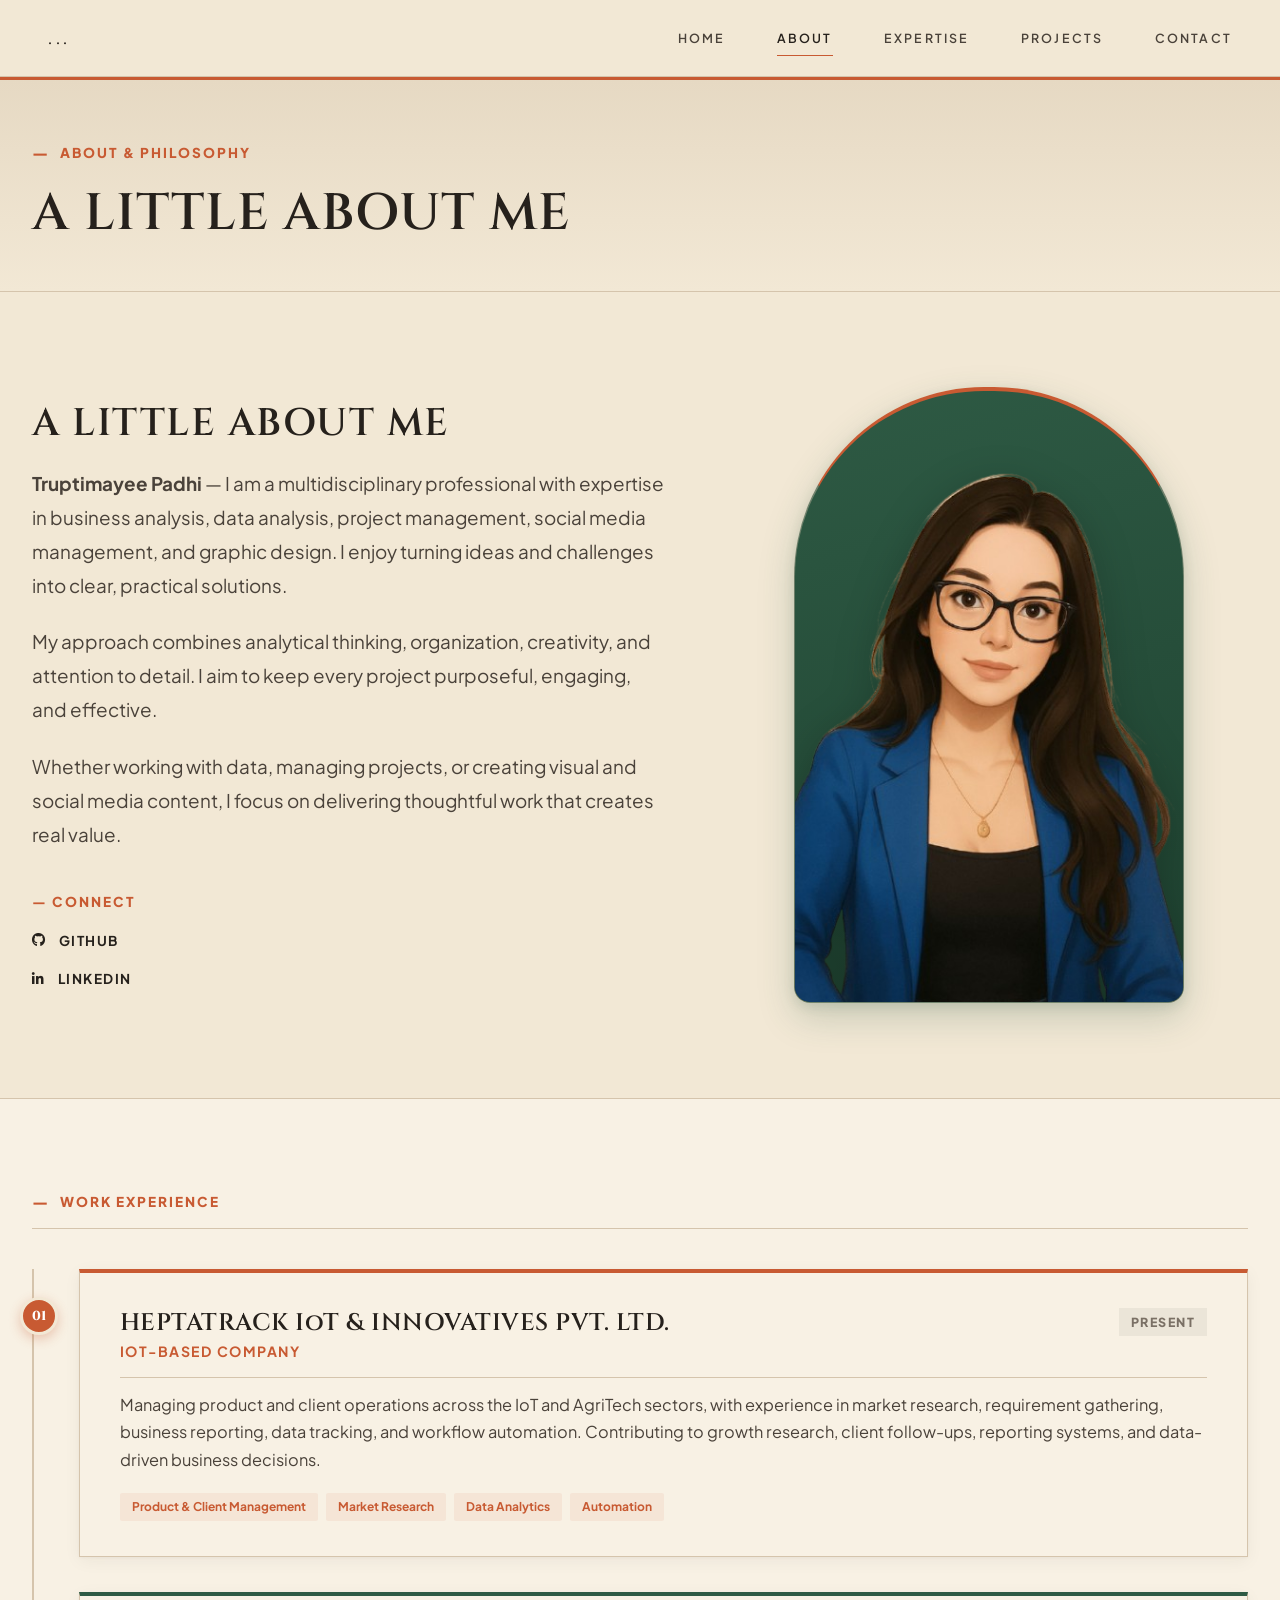
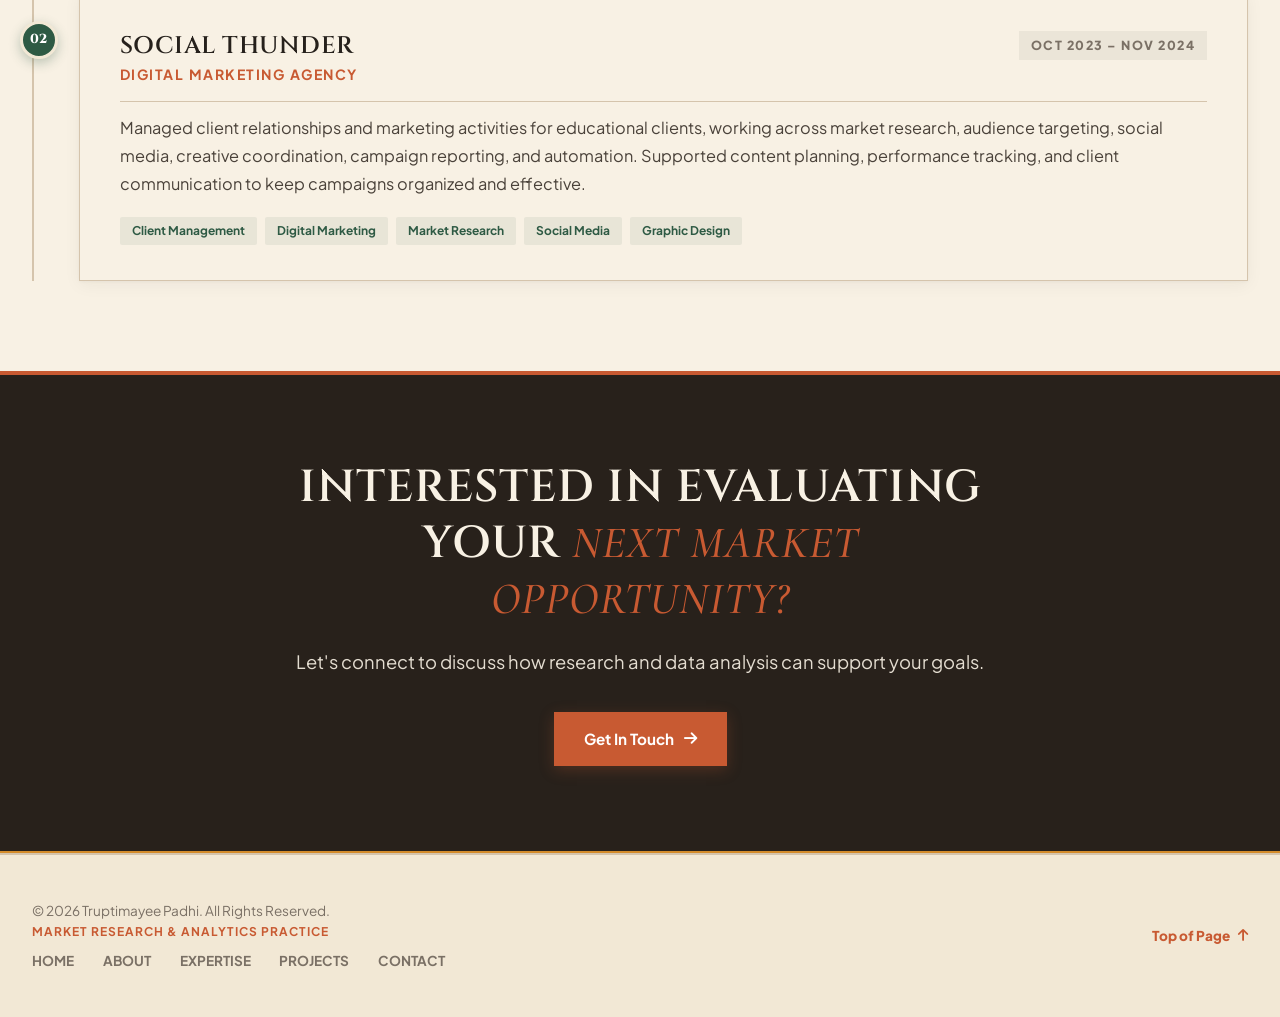
==== about.html @ 861472fa "Initial commit" ====
<!DOCTYPE html>
<html lang="en">

<head>
    <meta charset="UTF-8">
    <meta name="viewport" content="width=device-width, initial-scale=1.0">
    <title>About — Truptimayee Padhi | Market Research Analyst</title>
    <meta name="description"
        content="Learn about Truptimayee Padhi, Market Research Analyst & Data Specialist specializing in market intelligence, consumer behavior, and predictive analytics.">

    <link rel="preconnect" href="https://fonts.googleapis.com">
    <link rel="preconnect" href="https://fonts.gstatic.com" crossorigin>
    <link
        href="https://fonts.googleapis.com/css2?family=Cinzel:wght@500;600;700;800&family=Cormorant+Garamond:ital,wght@0,400;0,500;0,600;0,700;1,400;1,600&family=Plus+Jakarta+Sans:wght@400;500;600;700&display=swap"
        rel="stylesheet">
    <link rel="stylesheet" href="https://cdnjs.cloudflare.com/ajax/libs/font-awesome/6.4.0/css/all.min.css">

    <!-- Custom Editorial Stylesheets -->
    <link rel="stylesheet" href="css/styles.css">
    <link rel="stylesheet" href="css/responsive.css">
</head>

<body id="top">

    <!-- Header Navigation -->
    <header class="header">
        <div class="header-container">
            <a href="index.html" class="brand-mark">
                ...
            </a>

            <nav class="nav-menu">
                <ul class="nav-links">
                    <li><a href="index.html" class="nav-link">HOME</a></li>
                    <li><a href="about.html" class="nav-link active">ABOUT</a></li>
                    <li><a href="expertise.html" class="nav-link">EXPERTISE</a></li>
                    <li><a href="projects.html" class="nav-link">PROJECTS</a></li>
                    <li><a href="contact.html" class="nav-link">CONTACT</a></li>
                </ul>
            </nav>

            <button class="mobile-toggle" id="mobile-toggle" aria-label="Toggle Navigation">
                <span></span>
                <span></span>
            </button>
        </div>
    </header>

    <main>
        <!-- Page Header Banner -->
        <div class="page-header-banner">
            <div class="container">
                <div class="section-label">
                    <span class="section-dash">—</span>
                    <span class="section-title">ABOUT & PHILOSOPHY</span>
                </div>
                <h1 class="page-banner-title">
                    A Little About Me
                </h1>
            </div>
        </div>

        <!-- Main About Section -->
        <section class="about-section">
            <div class="container">
                <div class="about-editorial-grid">
                    <div class="about-bio">
                        <h2 class="editorial-headline">
                            A Little About Me
                        </h2>
                        <p class="body-text">
                            <strong>Truptimayee Padhi</strong> — I am a multidisciplinary professional with expertise in
                            business analysis, data analysis, project management, social media management, and graphic
                            design. I enjoy turning ideas and challenges into clear, practical solutions.
                        </p>
                        <p class="body-text">
                            My approach combines analytical thinking, organization, creativity, and attention to detail.
                            I aim to keep every project purposeful, engaging, and effective.
                        </p>
                        <p class="body-text">
                            Whether working with data, managing projects, or creating visual and social media content, I
                            focus on delivering thoughtful work that creates real value.
                        </p>

                        <div class="connect-list">
                            <span class="section-title" style="margin-top: 1rem; display: block;">— CONNECT</span>
                            <a href="https://github.com/trupti-padhi" target="_blank" class="connect-link">
                                <i class="fab fa-github"></i> GITHUB
                            </a>
                            <a href="https://www.linkedin.com/in/truptimayee-padhi-233504279" target="_blank"
                                class="connect-link">
                                <i class="fab fa-linkedin-in"></i> LINKEDIN
                            </a>
                            <!-- <a href="mailto:truptymaipadhy@gmail.com" class="connect-link">
                                <i class="fas fa-envelope"></i> EMAIL CONTACT
                            </a> -->
                        </div>
                    </div>

                    <div class="about-visual">
                        <div class="editorial-image-card">
                            <img src="assets/images/about.png" alt="Truptimayee Padhi">
                        </div>
                    </div>
                </div>
            </div>
        </section>

        <!-- Professional Work Experience Sequential Section -->
        <section
            style="background-color: var(--bg-surface); padding: 90px 0; border-top: 1px solid var(--border-line);">
            <div class="container">
                <div class="section-label">
                    <span class="section-dash">—</span>
                    <span class="section-title">WORK EXPERIENCE</span>
                </div>

                <div class="experience-timeline">

                    <!-- Experience Item 01: HEPTATRACK IoT & INNOVATIVES PVT. LTD. -->
                    <div class="experience-item">
                        <div class="experience-node">01</div>
                        <article class="experience-card">
                            <div class="exp-header">
                                <div>
                                    <h3 class="exp-title">HEPTATRACK IoT & INNOVATIVES PVT. LTD.</h3>
                                    <span class="exp-company">IoT-Based Company</span>
                                </div>
                                <span class="exp-period">PRESENT</span>
                            </div>
                            <p class="exp-desc">
                                Managing product and client operations across the IoT and AgriTech sectors, with
                                experience in market research, requirement gathering, business reporting, data tracking,
                                and workflow automation. Contributing to growth research, client follow-ups, reporting
                                systems, and data-driven business decisions.
                            </p>
                            <div class="exp-tags">
                                <span>Product & Client Management</span>
                                <span>Market Research</span>
                                <span>Data Analytics</span>
                                <span>Automation</span>
                            </div>
                        </article>
                    </div>

                    <!-- Experience Item 02: SOCIAL THUNDER -->
                    <div class="experience-item">
                        <div class="experience-node">02</div>
                        <article class="experience-card">
                            <div class="exp-header">
                                <div>
                                    <h3 class="exp-title">SOCIAL THUNDER</h3>
                                    <span class="exp-company">Digital Marketing Agency</span>
                                </div>
                                <span class="exp-period">OCT 2023 – NOV 2024</span>
                            </div>
                            <p class="exp-desc">
                                Managed client relationships and marketing activities for educational clients, working
                                across market research, audience targeting, social media, creative coordination,
                                campaign reporting, and automation. Supported content planning, performance tracking,
                                and client communication to keep campaigns organized and effective.
                            </p>
                            <div class="exp-tags">
                                <span>Client Management</span>
                                <span>Digital Marketing</span>
                                <span>Market Research</span>
                                <span>Social Media</span>
                                <span>Graphic Design</span>
                            </div>
                        </article>
                    </div>

                </div>
            </div>
        </section>

        <!-- CTA Banner -->
        <section class="cta-banner-section">
            <div class="container cta-banner-container">
                <h2 class="cta-banner-title">
                    Interested in evaluating your <em class="serif-accent">next market opportunity?</em>
                </h2>
                <p class="cta-banner-text">
                    Let's connect to discuss how research and data analysis can support your goals.
                </p>
                <a href="contact.html" class="btn-editorial-primary">
                    Get In Touch <i class="fas fa-arrow-right"></i>
                </a>
            </div>
        </section>
    </main>

    <!-- Footer Navigation -->
    <footer class="footer">
        <div class="container footer-flex">
            <div class="footer-copy">
                <span>&copy; 2026 Truptimayee Padhi. All Rights Reserved.</span>
                <span class="footer-subtitle">Market Research & Analytics Practice</span>
                <div class="footer-links">
                    <a href="index.html">HOME</a>
                    <a href="about.html">ABOUT</a>
                    <a href="expertise.html">EXPERTISE</a>
                    <a href="projects.html">PROJECTS</a>
                    <a href="contact.html">CONTACT</a>
                </div>
            </div>
            <a href="#top" class="back-top-link">
                Top of Page <i class="fas fa-arrow-up"></i>
            </a>
        </div>
    </footer>

    <script src="script.js"></script>
</body>

</html>
---- css/styles.css ----
/* ==========================================================================
   Data Analyst & Intelligence Portfolio — Theme System
   Target: Truptimayee Padhi | Market Research & Analytics Consultant
   Theme: Warm Mineral Oat, Terracotta Spice & Forest Sage (Non-White, Non-Blue, Non-Black, Non-Dark)
   File: css/styles.css
   ========================================================================== */

/* --- Theme Color Variables & Foundations --- */
:root {
    /* Rich Warm Beige & Terracotta Data Palette */
    --bg-paper: #F2E8D5;
    /* Soft Warm Beige Canvas */
    --bg-surface: #F8F1E4;
    /* Light Crisp Beige Card Surface */
    --bg-alt: #E6D9C3;
    /* Warm Mineral Beige Tint */
    --bg-dark-executive: #28211B;
    /* Deep Espresso Contrast Spread */

    --text-primary: #26211C;
    /* Rich Deep Mineral Charcoal Ink */
    --text-body: #4A423A;
    /* Warm Dark Charcoal Body Text */
    --text-muted: #7A7065;
    /* Muted Mineral Slate Taupe */
    --text-on-dark: #F8F1E4;
    /* Light Beige Text on Dark */

    /* Vibrant Data Accents */
    --accent-primary: #C85A32;
    /* Terracotta Spice (Main Theme Accent) */
    --accent-primary-hover: #AA4420;
    --accent-sage: #2E5A44;
    /* Deep Forest Sage Green */
    --accent-sage-dark: #1E4230;
    --accent-ochre: #D48C2B;
    /* Warm Golden Amber */
    --accent-berry: #8B3A4A;
    /* Mulberry Berry */

    --border-line: #D5C4AC;
    /* Fine Hairline Beige Border */
    --border-highlight: #C85A32;
    /* Terracotta Highlight Border */

    /* Typography */
    --font-sans: 'Plus Jakarta Sans', -apple-system, BlinkMacSystemFont, sans-serif;
    --font-serif: 'Cormorant Garamond', Georgia, serif;
    --font-display: 'Cinzel', 'Cormorant Garamond', Georgia, serif;

    /* Transitions & Elevation Shadows */
    --transition: 0.25s cubic-bezier(0.16, 1, 0.3, 1);
    --shadow-card: 0 4px 16px rgba(38, 33, 28, 0.05), 0 1px 3px rgba(38, 33, 28, 0.03);
    --shadow-hover: 0 12px 28px rgba(38, 33, 28, 0.1);
}

/* --- Global Resets & Base --- */
* {
    margin: 0;
    padding: 0;
    box-sizing: border-box;
}

html {
    scroll-behavior: smooth;
    font-size: 16px;
}

body {
    font-family: var(--font-sans);
    background-color: var(--bg-paper);
    color: var(--text-body);
    line-height: 1.65;
    -webkit-font-smoothing: antialiased;
    overflow-x: hidden;
}

ul {
    list-style: none;
}

a {
    text-decoration: none;
    color: inherit;
    transition: var(--transition);
}

img {
    max-width: 100%;
    height: auto;
    display: block;
}

.container {
    max-width: 1280px;
    margin: 0 auto;
    padding: 0 32px;
}

/* --- Typography --- */
h1,
h2,
h3,
h4 {
    color: var(--text-primary);
    font-family: var(--font-display);
    font-weight: 600;
    letter-spacing: 1px;
    line-height: 1.25;
}

.serif-accent {
    font-family: var(--font-serif);
    font-weight: 500;
    font-style: italic;
    color: var(--accent-primary);
}

.editorial-headline {
    font-family: var(--font-display);
    font-size: 2.4rem;
    font-weight: 600;
    letter-spacing: 1.5px;
    text-transform: uppercase;
    color: var(--text-primary);
    margin-bottom: 1.2rem;
}

.body-text {
    font-size: 1.05rem;
    color: var(--text-body);
    margin-bottom: 1.2rem;
}

/* --- Page Header Banner --- */
.page-header-banner {
    padding: 60px 0 45px 0;
    border-bottom: 1px solid var(--border-line);
    background: linear-gradient(180deg, var(--bg-alt) 0%, var(--bg-paper) 100%);
    border-top: 3px solid var(--accent-primary);
}

.page-header-banner .section-label {
    border-bottom: none;
    margin-bottom: 1rem;
    padding-bottom: 0;
}

.page-banner-title {
    font-family: var(--font-display);
    font-size: 3.2rem;
    font-weight: 600;
    letter-spacing: 1px;
    text-transform: uppercase;
    color: var(--text-primary);
}

/* --- Section Labels --- */
.section-label {
    display: flex;
    align-items: center;
    gap: 12px;
    margin-bottom: 2.5rem;
    padding-bottom: 12px;
    border-bottom: 1px solid var(--border-line);
}

.section-label-flex {
    display: flex;
    justify-content: space-between;
    align-items: center;
    margin-bottom: 2.5rem;
    padding-bottom: 12px;
    border-bottom: 1px solid var(--border-line);
    flex-wrap: wrap;
    gap: 1rem;
}

.section-dash {
    color: var(--accent-primary);
    font-weight: 800;
}

.section-num {
    display: none;
}

.section-title {
    font-size: 0.85rem;
    font-weight: 800;
    letter-spacing: 2px;
    text-transform: uppercase;
    color: var(--accent-primary);
}

/* ==========================================================================
   Header Navigation — Exact Reference Design
   ========================================================================== */
.header {
    position: sticky;
    top: 0;
    background-color: var(--bg-paper);
    border-bottom: 1px solid var(--border-line);
    z-index: 1000;
}

.header-container {
    display: flex;
    justify-content: space-between;
    align-items: center;
    height: 76px;
    padding: 0 48px;
    max-width: 1400px;
    margin: 0 auto;
}

.brand-mark {
    font-family: var(--font-serif);
    font-size: 1.25rem;
    font-weight: 500;
    letter-spacing: 2.5px;
    color: var(--text-primary);
    text-transform: uppercase;
    transition: var(--transition);
}

.brand-mark:hover {
    color: var(--accent-primary);
}

.nav-menu {
    display: flex;
    align-items: center;
}

.nav-links {
    display: flex;
    align-items: center;
    gap: 3.2rem;
}

.nav-link {
    font-family: var(--font-sans);
    font-size: 0.78rem;
    font-weight: 600;
    letter-spacing: 2.2px;
    text-transform: uppercase;
    color: var(--text-body);
    position: relative;
    padding: 6px 0;
    transition: var(--transition);
    display: inline-block;
}

.nav-link:hover,
.nav-link.active {
    color: var(--text-primary);
}

/* Exact Terracotta Active Underline from Reference */
.nav-link::after {
    content: '';
    position: absolute;
    bottom: -2px;
    left: 0;
    width: 0;
    height: 1.5px;
    background-color: var(--accent-primary);
    transition: var(--transition);
}

.nav-link:hover::after,
.nav-link.active::after {
    width: 100%;
}

.mobile-toggle {
    display: none;
    background: none;
    border: none;
    cursor: pointer;
    flex-direction: column;
    gap: 5px;
    padding: 6px;
}

.mobile-toggle span {
    width: 24px;
    height: 2px;
    background-color: var(--text-primary);
}

/* --- Hero Section --- */
.hero-section {
    padding: 70px 0 90px 0;
    border-bottom: 1px solid var(--border-line);
    background: linear-gradient(180deg, var(--bg-paper) 0%, var(--bg-alt) 100%);
}

.editorial-meta-bar {
    display: flex;
    gap: 2.5rem;
    padding-bottom: 1.8rem;
    margin-bottom: 3rem;
    border-bottom: 1px solid var(--border-line);
    font-size: 0.75rem;
    font-weight: 700;
    letter-spacing: 1.5px;
    color: var(--text-muted);
    flex-wrap: wrap;
}

.meta-item {
    display: flex;
    align-items: center;
    gap: 8px;
}

.meta-item::before {
    content: '—';
    color: var(--accent-sage);
    font-weight: 800;
}

.hero-grid {
    display: grid;
    grid-template-columns: 1.15fr 0.85fr;
    gap: 2rem;
    align-items: center;
}

.hero-display-title {
    font-family: var(--font-display);
    font-size: 3.8rem;
    font-weight: 600;
    line-height: 1.15;
    letter-spacing: 1px;
    text-transform: uppercase;
    margin-bottom: 1.5rem;
    color: var(--text-primary);
}

.hero-lead {
    font-size: 1.15rem;
    line-height: 1.7;
    color: var(--text-body);
    margin-bottom: 2.5rem;
    max-width: 580px;
}

.hero-action-row {
    display: flex;
    align-items: center;
    gap: 24px;
    flex-wrap: wrap;
}

.btn-editorial-primary {
    display: inline-flex;
    align-items: center;
    gap: 10px;
    padding: 14px 30px;
    background-color: var(--accent-primary);
    color: #FFFFFF;
    font-size: 0.95rem;
    font-weight: 700;
    border-radius: 0px;
    box-shadow: 0 4px 14px rgba(200, 90, 50, 0.25);
    transition: var(--transition);
}

.btn-editorial-primary:hover {
    background-color: var(--accent-primary-hover);
    transform: translateY(-2px);
    box-shadow: 0 6px 20px rgba(200, 90, 50, 0.35);
}

.btn-editorial-link {
    display: inline-flex;
    align-items: center;
    gap: 8px;
    font-size: 0.95rem;
    font-weight: 700;
    color: var(--accent-sage);
    padding: 8px 0;
    border-bottom: 2px solid var(--accent-sage);
}

.btn-editorial-link:hover {
    color: var(--accent-primary);
    border-color: var(--accent-primary);
}

/* Hero Portrait Container (Transparent & Scaled) */
.editorial-frame {
    position: relative;
    border: none;
    padding: 0;
    background: transparent;
    box-shadow: none;
    display: flex;
    justify-content: center;
    align-items: flex-end;
}

.hero-portrait {
    width: 100%;
    max-width: 600px;
    height: 580px;
    object-fit: contain;
    object-position: bottom center;
    background: transparent;
    transition: transform 0.4s ease;
}

.editorial-frame:hover .hero-portrait {
    transform: scale(1.03);
}

/* --- Data Metrics Ribbon --- */
.ticker-section {
    padding: 45px 0;
    background-color: var(--bg-surface);
    border-top: 1px solid var(--border-line);
    border-bottom: 1px solid var(--border-line);
}

.editorial-divider {
    height: 3px;
    background: linear-gradient(90deg, var(--accent-primary) 0%, var(--accent-sage) 35%, var(--accent-ochre) 70%, var(--accent-berry) 100%);
    width: 100%;
}

.metrics-grid {
    display: grid;
    grid-template-columns: repeat(4, 1fr);
    gap: 2rem;
    padding: 2.5rem 0;
    text-align: center;
}

.metric-block {
    display: flex;
    flex-direction: column;
    align-items: center;
    padding: 2rem 1.5rem;
    background: linear-gradient(180deg, rgba(200, 90, 50, 0.06) 0%, var(--bg-surface) 100%);
    border: 1px solid var(--border-line);
    border-top: 4px solid var(--accent-primary);
    box-shadow: var(--shadow-card);
    transition: var(--transition);
}

.metric-block:nth-child(2) {
    border-top-color: var(--accent-sage);
    background: linear-gradient(180deg, rgba(46, 90, 68, 0.06) 0%, var(--bg-surface) 100%);
}

.metric-block:nth-child(3) {
    border-top-color: var(--accent-ochre);
    background: linear-gradient(180deg, rgba(212, 140, 43, 0.06) 0%, var(--bg-surface) 100%);
}

.metric-block:nth-child(4) {
    border-top-color: var(--accent-berry);
    background: linear-gradient(180deg, rgba(139, 58, 74, 0.06) 0%, var(--bg-surface) 100%);
}

.metric-block:hover {
    transform: translateY(-6px);
    box-shadow: var(--shadow-hover);
}

.metric-num {
    font-family: var(--font-display);
    font-size: 3.2rem;
    font-weight: 600;
    color: var(--accent-primary);
    line-height: 1;
    margin-bottom: 0.5rem;
}

.metric-block:nth-child(2) .metric-num {
    color: var(--accent-sage);
}

.metric-block:nth-child(3) .metric-num {
    color: var(--accent-ochre);
}

.metric-block:nth-child(4) .metric-num {
    color: var(--accent-berry);
}

.metric-label {
    font-size: 0.8rem;
    font-weight: 700;
    letter-spacing: 1px;
    text-transform: uppercase;
    color: var(--text-body);
    max-width: 200px;
}

/* --- Section Common Padding --- */
section {
    padding: 95px 0;
}

/* --- About Section --- */
.about-editorial-grid {
    display: grid;
    grid-template-columns: 1.1fr 0.9fr;
    gap: 4rem;
    align-items: center;
}

.credentials-box {
    margin-top: 2.5rem;
    border-top: 2px solid var(--border-line);
}

.credential-item {
    display: flex;
    flex-direction: column;
    padding: 14px 0;
    border-bottom: 1px solid var(--border-line);
}

.cred-key {
    font-size: 0.75rem;
    font-weight: 800;
    letter-spacing: 1.5px;
    text-transform: uppercase;
    color: var(--accent-primary);
    margin-bottom: 4px;
}

.cred-val {
    font-size: 0.95rem;
    font-weight: 600;
    color: var(--text-primary);
}

.editorial-image-card {
    background: linear-gradient(165deg, #2E5A44 0%, #1E4230 100%);
    border: 1px solid rgba(213, 196, 172, 0.4);
    border-top: 4px solid var(--accent-primary);
    border-radius: 190px 190px 16px 16px;
    padding: 2.8rem 0 0 0;
    box-shadow: 0 14px 36px rgba(46, 90, 68, 0.22), 0 4px 12px rgba(46, 90, 68, 0.12);
    display: flex;
    flex-direction: column;
    align-items: center;
    justify-content: flex-end;
    position: relative;
    overflow: hidden;
    width: 100%;
    max-width: 390px;
    margin: 0 auto;
}

.editorial-image-card img {
    width: 100%;
    height: auto;
    display: block;
    margin-bottom: -16px;
    object-fit: cover;
    object-position: bottom center;
    transition: transform 0.4s ease;
    filter: drop-shadow(0 10px 20px rgba(0, 0, 0, 0.22));
}

.editorial-image-card:hover img {
    transform: scale(1.03);
}

.image-note {
    margin-top: 14px;
    font-size: 0.75rem;
    font-weight: 800;
    color: #F8F1E4;
    text-transform: uppercase;
    letter-spacing: 2px;
    text-align: center;
    background: rgba(248, 241, 228, 0.14);
    padding: 6px 16px;
    border-radius: 4px;
}

.connect-list {
    display: flex;
    flex-direction: column;
    gap: 1rem;
    margin-top: 1.5rem;
}

.connect-link {
    display: flex;
    align-items: center;
    gap: 12px;
    font-size: 0.85rem;
    font-weight: 700;
    letter-spacing: 1.5px;
    text-transform: uppercase;
    color: var(--text-primary);
}

.connect-link:hover {
    color: var(--accent-primary);
}

/* Larger About Page Bio Text */
.about-bio .body-text {
    font-size: 1.18rem;
    line-height: 1.8;
    color: var(--text-body);
    margin-bottom: 1.4rem;
}

/* ==========================================================================
   Professional Experience Timeline (Sequential Entrance Animation)
   ========================================================================== */
.experience-timeline {
    display: flex;
    flex-direction: column;
    gap: 2.2rem;
    position: relative;
    padding-left: 2.8rem;
    border-left: 2.5px solid var(--border-line);
    margin-top: 1.5rem;
}

.experience-item {
    position: relative;
    opacity: 0;
    transform: translateY(35px);
    transition: transform 0.7s cubic-bezier(0.16, 1, 0.3, 1), opacity 0.7s ease;
}

.experience-item.animated {
    opacity: 1;
    transform: translateY(0);
}

.experience-item:nth-child(1) { transition-delay: 0.1s; }
.experience-item:nth-child(2) { transition-delay: 0.3s; }
.experience-item:nth-child(3) { transition-delay: 0.5s; }

/* Timeline Node Marker */
.experience-node {
    position: absolute;
    left: -3.7rem;
    top: 1.8rem;
    width: 38px;
    height: 38px;
    border-radius: 50%;
    background: var(--accent-primary);
    color: #FFFFFF;
    font-family: var(--font-display);
    font-size: 0.82rem;
    font-weight: 800;
    display: flex;
    align-items: center;
    justify-content: center;
    box-shadow: 0 4px 12px rgba(200, 90, 50, 0.3);
    border: 3px solid var(--bg-paper);
}

.experience-item:nth-child(2) .experience-node {
    background: var(--accent-sage);
    box-shadow: 0 4px 12px rgba(46, 90, 68, 0.3);
}

.experience-item:nth-child(3) .experience-node {
    background: var(--accent-ochre);
    box-shadow: 0 4px 12px rgba(212, 140, 43, 0.3);
}

.experience-card {
    background: var(--bg-surface);
    border: 1px solid var(--border-line);
    border-top: 4px solid var(--accent-primary);
    padding: 2.2rem 2.5rem;
    box-shadow: var(--shadow-card);
    transition: transform 0.35s ease, box-shadow 0.35s ease, border-color 0.35s ease;
}

.experience-item:nth-child(2) .experience-card {
    border-top-color: var(--accent-sage);
}

.experience-item:nth-child(3) .experience-card {
    border-top-color: var(--accent-ochre);
}

.experience-card:hover {
    transform: translateX(8px);
    box-shadow: var(--shadow-hover);
}

.exp-header {
    display: flex;
    justify-content: space-between;
    align-items: flex-start;
    flex-wrap: wrap;
    gap: 1rem;
    margin-bottom: 0.8rem;
    padding-bottom: 0.8rem;
    border-bottom: 1px solid var(--border-line);
}

.exp-title {
    font-family: var(--font-display);
    font-size: 1.5rem;
    font-weight: 600;
    color: var(--text-primary);
    letter-spacing: 0.5px;
}

.exp-company {
    font-size: 0.88rem;
    font-weight: 700;
    color: var(--accent-primary);
    text-transform: uppercase;
    letter-spacing: 1.5px;
}

.exp-period {
    font-size: 0.78rem;
    font-weight: 800;
    letter-spacing: 1.5px;
    text-transform: uppercase;
    color: var(--text-muted);
    background: rgba(38, 33, 28, 0.06);
    padding: 4px 12px;
}

.exp-desc {
    font-size: 1.02rem;
    color: var(--text-body);
    line-height: 1.7;
    margin-bottom: 1.2rem;
}

.exp-bullets {
    display: flex;
    flex-direction: column;
    gap: 8px;
    margin-bottom: 1.4rem;
}

.exp-bullet-item {
    display: flex;
    align-items: flex-start;
    gap: 10px;
    font-size: 0.96rem;
    color: var(--text-body);
}

.exp-bullet-item i {
    color: var(--accent-primary);
    font-size: 0.75rem;
    margin-top: 5px;
}

.exp-tags {
    display: flex;
    flex-wrap: wrap;
    gap: 8px;
}

.exp-tags span {
    font-size: 0.75rem;
    font-weight: 700;
    padding: 4px 12px;
    background: rgba(200, 90, 50, 0.08);
    color: var(--accent-primary);
    border-radius: 2px;
}

.experience-item:nth-child(2) .exp-tags span {
    background: rgba(46, 90, 68, 0.08);
    color: var(--accent-sage);
}

.experience-item:nth-child(3) .exp-tags span {
    background: rgba(212, 140, 43, 0.08);
    color: var(--accent-ochre);
}

/* --- Practice Areas (Expertise Table) --- */
.expertise-table {
    display: flex;
    flex-direction: column;
    border-top: 2px solid var(--border-line);
}

.table-row {
    display: grid;
    grid-template-columns: 60px 2.2fr 3fr 2fr;
    gap: 2rem;
    align-items: center;
    padding: 2.2rem 1.2rem;
    border-bottom: 1px solid var(--border-line);
    background: var(--bg-surface);
    margin-bottom: 10px;
    box-shadow: var(--shadow-card);
    transition: var(--transition);
}

.table-row:nth-child(1) {
    border-left: 4px solid var(--accent-primary);
}

.table-row:nth-child(2) {
    border-left: 4px solid var(--accent-sage);
}

.table-row:nth-child(3) {
    border-left: 4px solid var(--accent-ochre);
}

.table-row:nth-child(4) {
    border-left: 4px solid var(--accent-berry);
}

.table-row:hover {
    transform: translateX(6px);
    box-shadow: var(--shadow-hover);
}

.col-num {
    font-family: var(--font-display);
    font-size: 1.5rem;
    font-weight: 600;
    color: var(--accent-primary);
}

.table-row:nth-child(2) .col-num {
    color: var(--accent-sage);
}

.table-row:nth-child(3) .col-num {
    color: var(--accent-ochre);
}

.table-row:nth-child(4) .col-num {
    color: var(--accent-berry);
}

.col-title h3 {
    font-family: var(--font-display);
    font-size: 1.35rem;
    font-weight: 600;
    letter-spacing: 0.5px;
    color: var(--text-primary);
}

.col-desc {
    font-size: 0.95rem;
    color: var(--text-body);
}

.col-tags {
    display: flex;
    flex-wrap: wrap;
    gap: 6px;
}

.col-tags span {
    padding: 4px 12px;
    font-size: 0.75rem;
    font-weight: 700;
    border-radius: 2px;
}

.table-row:nth-child(1) .col-tags span {
    background: rgba(200, 90, 50, 0.12);
    color: var(--accent-primary);
}

.table-row:nth-child(2) .col-tags span {
    background: rgba(46, 90, 68, 0.12);
    color: var(--accent-sage);
}

.table-row:nth-child(3) .col-tags span {
    background: rgba(212, 140, 43, 0.12);
    color: var(--accent-ochre);
}

.table-row:nth-child(4) .col-tags span {
    background: rgba(139, 58, 74, 0.12);
    color: var(--accent-berry);
}

/* --- Selected Work & Case Studies --- */
.filter-pills-editorial {
    display: flex;
    gap: 1.2rem;
}

.filter-link {
    background: var(--bg-surface);
    border: 1px solid var(--border-line);
    font-size: 0.85rem;
    font-weight: 700;
    color: var(--text-body);
    cursor: pointer;
    padding: 8px 18px;
    transition: var(--transition);
}

.filter-link.active,
.filter-link:hover {
    background: var(--accent-primary);
    color: #FFFFFF;
    border-color: var(--accent-primary);
    box-shadow: 0 4px 14px rgba(200, 90, 50, 0.2);
}

.projects-editorial-list {
    display: flex;
    flex-direction: column;
    gap: 3.5rem;
}

/* Feature Case Study Spread */
.case-study-featured {
    display: grid;
    grid-template-columns: 1.1fr 0.9fr;
    gap: 3.5rem;
    align-items: center;
    background: var(--bg-dark-executive);
    color: var(--text-on-dark);
    border: 1px solid var(--text-primary);
    border-top: 5px solid var(--accent-primary);
    padding: 3.5rem;
    box-shadow: 0 16px 40px rgba(40, 33, 27, 0.3);
}

.case-study-featured h3,
.case-study-featured .case-summary {
    color: var(--text-on-dark);
}

.case-study-img img {
    width: 100%;
    height: 340px;
    object-fit: cover;
    border: 1px solid rgba(255, 255, 255, 0.15);
}

.case-meta {
    display: inline-block;
    font-size: 0.75rem;
    font-weight: 800;
    letter-spacing: 2px;
    color: var(--accent-ochre);
    margin-bottom: 0.8rem;
    background: rgba(212, 140, 43, 0.15);
    padding: 4px 12px;
}

.case-title {
    font-family: var(--font-display);
    font-size: 2.1rem;
    font-weight: 600;
    letter-spacing: 0.5px;
    margin-bottom: 1rem;
    color: var(--text-on-dark);
}

.case-summary {
    font-size: 1.05rem;
    opacity: 0.9;
    margin-bottom: 1.8rem;
    line-height: 1.7;
}

.case-tech-list {
    display: flex;
    flex-wrap: wrap;
    gap: 8px;
    margin-bottom: 2rem;
}

.case-tech-list span {
    font-size: 0.75rem;
    font-weight: 700;
    padding: 4px 14px;
    background: rgba(255, 255, 255, 0.1);
    border: 1px solid rgba(255, 255, 255, 0.2);
    color: var(--text-on-dark);
}

.case-study-featured .btn-editorial-link {
    color: var(--accent-ochre);
    border-color: var(--accent-ochre);
}

.case-study-featured .btn-editorial-link:hover {
    color: var(--accent-primary);
    border-color: var(--accent-primary);
}

/* ==========================================================================
   Editorial Expandable Project Cards (Compact Horizontal Reference Layout)
   ========================================================================== */
.projects-editorial-list {
    display: flex;
    flex-direction: column;
    gap: 1.8rem;
}

.case-study-card-horizontal {
    background: var(--bg-surface);
    border: 1px solid var(--border-line);
    border-top: 4px solid var(--accent-primary);
    padding: 1.8rem 2.2rem;
    position: relative;
    transition: box-shadow 0.3s ease, border-color 0.3s ease;
    box-shadow: var(--shadow-card);
}

.case-study-card-horizontal[data-category="business-analyst"] {
    border-top-color: var(--accent-sage);
}

.case-study-card-horizontal[data-category="project-manager"] {
    border-top-color: var(--accent-ochre);
}

.case-study-card-horizontal[data-category="graphic-designer"] {
    border-top-color: var(--accent-berry);
}

.case-study-card-horizontal[data-category="social-media-manager"] {
    border-top-color: var(--accent-primary);
}

.case-study-card-horizontal:hover {
    box-shadow: var(--shadow-hover);
}

.card-compact-row {
    display: grid;
    grid-template-columns: 290px 1fr 50px;
    gap: 2.2rem;
    align-items: center;
}

.card-compact-thumb {
    width: 100%;
    height: 180px;
    overflow: hidden;
    border: 1px solid var(--border-line);
}

.card-compact-thumb img {
    width: 100%;
    height: 100%;
    object-fit: cover;
    transition: transform 0.4s ease;
}

.case-study-card-horizontal:hover .card-compact-thumb img {
    transform: scale(1.04);
}

.card-compact-content {
    display: flex;
    flex-direction: column;
    justify-content: center;
}

.card-compact-tag {
    font-size: 0.75rem;
    font-weight: 800;
    letter-spacing: 1.8px;
    text-transform: uppercase;
    color: var(--accent-primary);
    margin-bottom: 0.4rem;
}

.card-compact-title {
    font-family: var(--font-display);
    font-size: 1.6rem;
    font-weight: 600;
    color: var(--text-primary);
    line-height: 1.3;
    margin-bottom: 0.6rem;
    letter-spacing: 0.5px;
}

.card-compact-desc {
    font-size: 0.98rem;
    color: var(--text-body);
    line-height: 1.6;
    margin-bottom: 0.8rem;
}

/* Plus/Minus Expand Toggle Button */
.expand-toggle-btn {
    width: 48px;
    height: 38px;
    border-radius: 40px;
    border: 1.5px solid var(--border-line);
    background: var(--bg-paper);
    color: var(--text-primary);
    display: flex;
    align-items: center;
    justify-content: center;
    font-size: 1.1rem;
    cursor: pointer;
    transition: all 0.25s ease;
    align-self: flex-start;
    justify-self: flex-end;
    margin-top: 4px;
}

.expand-toggle-btn:hover {
    border-color: var(--accent-primary);
    color: #FFFFFF;
    background: var(--accent-primary);
    box-shadow: 0 4px 12px rgba(200, 90, 50, 0.25);
}

/* Expandable Details Drawer */
.card-details-drawer {
    max-height: 0;
    opacity: 0;
    overflow: hidden;
    transition: max-height 0.45s cubic-bezier(0.16, 1, 0.3, 1), opacity 0.35s ease, margin 0.35s ease, padding 0.35s ease;
}

.case-study-card-horizontal.expanded .card-details-drawer {
    max-height: 1800px;
    opacity: 1;
    margin-top: 1.8rem;
    padding-top: 1.8rem;
    border-top: 1px solid var(--border-line);
}

.drawer-grid {
    display: grid;
    grid-template-columns: 1.35fr 1fr;
    gap: 3.5rem;
}

.drawer-col {
    display: flex;
    flex-direction: column;
    gap: 1.5rem;
}

.drawer-block {
    display: flex;
    flex-direction: column;
    gap: 6px;
}

.drawer-label {
    font-size: 0.75rem;
    font-weight: 800;
    letter-spacing: 1.5px;
    text-transform: uppercase;
    color: var(--accent-primary);
}

.drawer-val {
    font-size: 0.96rem;
    color: var(--text-body);
    line-height: 1.65;
}

.drawer-result-val {
    font-size: 1.02rem;
    font-weight: 700;
    color: var(--accent-primary);
    line-height: 1.6;
}

/* Social Media Showcase Drawer Enhancements */
.social-category-intro-card {
    background: var(--bg-surface-elevated, var(--bg-paper));
    border-left: 4px solid var(--accent-primary) !important;
    padding: 2.2rem 2.5rem !important;
    margin-bottom: 1.5rem;
}

.social-intro-content {
    display: flex;
    flex-direction: column;
    gap: 0.75rem;
}

.social-intro-meta {
    display: flex;
    align-items: center;
    gap: 10px;
}

.social-intro-tag {
    font-family: var(--font-mono, monospace);
    font-size: 0.78rem;
    font-weight: 800;
    letter-spacing: 2px;
    text-transform: uppercase;
    color: var(--accent-primary);
}

.social-intro-title {
    font-family: var(--font-display);
    font-size: 1.75rem;
    font-weight: 700;
    color: var(--text-heading);
    letter-spacing: -0.5px;
    margin: 0;
    line-height: 1.3;
}

.social-intro-desc {
    font-size: 1.02rem;
    color: var(--text-body);
    max-width: 820px;
    line-height: 1.65;
    margin: 0;
}

.social-preview-section {
    background: rgba(0, 0, 0, 0.02);
    border: 1px solid var(--border-line);
    border-radius: 8px;
    padding: 1.25rem;
    margin-bottom: 1.5rem;
}

[data-theme="dark"] .social-preview-section {
    background: rgba(255, 255, 255, 0.02);
}

.social-preview-header {
    display: flex;
    justify-content: space-between;
    align-items: center;
    margin-bottom: 0.9rem;
    flex-wrap: wrap;
    gap: 0.5rem;
}

.social-preview-badge {
    font-size: 0.7rem;
    font-weight: 800;
    letter-spacing: 1.2px;
    text-transform: uppercase;
    color: var(--accent-primary);
    background: rgba(200, 90, 50, 0.1);
    padding: 3px 10px;
    border-radius: 4px;
    border: 1px solid rgba(200, 90, 50, 0.25);
}

.social-post-previews-banner {
    position: relative;
    border-radius: 6px;
    overflow: hidden;
    box-shadow: 0 10px 25px rgba(0, 0, 0, 0.15);
    border: 1px solid var(--border-line);
    background: #000;
}

.social-preview-img {
    width: 100%;
    height: auto;
    display: block;
    object-fit: cover;
    transition: transform 0.4s ease;
}

.social-post-previews-banner:hover .social-preview-img {
    transform: scale(1.015);
}

.drawer-role-list {
    list-style: none;
    padding: 0;
    margin: 0;
    display: flex;
    flex-direction: column;
    gap: 8px;
}

.drawer-role-list li {
    font-size: 0.95rem;
    color: var(--text-body);
    display: flex;
    align-items: center;
    gap: 10px;
}

.drawer-role-list li i {
    color: var(--accent-primary);
    font-size: 0.82rem;
}

@media (max-width: 860px) {
    .card-compact-row {
        grid-template-columns: 1fr;
        gap: 1.2rem;
    }
    .card-compact-thumb {
        height: 200px;
    }
    .expand-toggle-btn {
        align-self: flex-start;
        justify-self: flex-start;
    }
    .drawer-grid {
        grid-template-columns: 1fr;
        gap: 1.8rem;
    }
    .social-category-intro-card {
        padding: 1.5rem !important;
    }
}

/* CTA Interstitial Block */
.cta-banner-section {
    background-color: var(--bg-dark-executive);
    color: var(--text-on-dark);
    border-top: 4px solid var(--accent-primary);
    border-bottom: 2px solid var(--accent-ochre);
    padding: 85px 0;
    text-align: center;
}

.cta-banner-container {
    max-width: 800px;
    margin: 0 auto;
}

.cta-banner-title {
    font-family: var(--font-display);
    font-size: 2.8rem;
    font-weight: 600;
    letter-spacing: 1px;
    text-transform: uppercase;
    margin-bottom: 1.2rem;
    color: var(--text-on-dark);
}

.cta-banner-text {
    font-size: 1.15rem;
    color: var(--text-on-dark);
    opacity: 0.9;
    margin-bottom: 2.2rem;
}

.cta-banner-section .btn-editorial-primary {
    background-color: var(--accent-primary);
    color: #FFFFFF;
}

.cta-banner-section .btn-editorial-primary:hover {
    background-color: var(--accent-primary-hover);
    box-shadow: 0 8px 25px rgba(200, 90, 50, 0.4);
}

/* --- Contact & Inquiries Section --- */
.contact-editorial-grid {
    display: grid;
    grid-template-columns: 1fr 1fr;
    gap: 4rem;
    background: var(--bg-surface);
    border: 1px solid var(--border-line);
    border-top: 5px solid var(--accent-primary);
    padding: 4rem;
    box-shadow: var(--shadow-card);
}

.contact-headline {
    font-family: var(--font-display);
    font-size: 2.5rem;
    font-weight: 600;
    letter-spacing: 1px;
    text-transform: uppercase;
    margin-bottom: 1.2rem;
    color: var(--text-primary);
}

.contact-details-list {
    margin-top: 2.5rem;
    border-top: 2px solid var(--border-line);
}

.detail-row {
    display: flex;
    justify-content: space-between;
    padding: 18px 0;
    border-bottom: 1px solid var(--border-line);
}

.detail-label {
    font-size: 0.8rem;
    font-weight: 800;
    letter-spacing: 1px;
    text-transform: uppercase;
    color: var(--accent-primary);
}

.detail-value {
    font-size: 0.95rem;
    font-weight: 700;
    color: var(--text-primary);
}

.detail-value:hover {
    color: var(--accent-sage);
}

.detail-value-group {
    display: flex;
    gap: 10px;
    align-items: center;
}

.dot-sep {
    color: var(--text-muted);
}

/* Editorial Form */
.editorial-form {
    display: flex;
    flex-direction: column;
    gap: 1.5rem;
}

.field-group {
    display: flex;
    flex-direction: column;
    gap: 6px;
}

.field-group label {
    font-size: 0.8rem;
    font-weight: 800;
    letter-spacing: 1px;
    text-transform: uppercase;
    color: var(--text-primary);
}

.field-group input,
.field-group textarea {
    padding: 14px 16px;
    background: var(--bg-paper);
    border: 1.5px solid var(--border-line);
    border-radius: 0px;
    font-family: var(--font-sans);
    font-size: 0.95rem;
    color: var(--text-primary);
    outline: none;
    transition: var(--transition);
}

.field-group input:focus,
.field-group textarea:focus {
    border-color: var(--accent-primary);
    background: var(--bg-surface);
}

.btn-editorial-submit {
    padding: 16px 32px;
    background-color: var(--accent-primary);
    color: #FFFFFF;
    border: none;
    font-size: 0.95rem;
    font-weight: 800;
    cursor: pointer;
    transition: var(--transition);
    display: inline-flex;
    align-items: center;
    justify-content: center;
    gap: 10px;
    border-radius: 0px;
    box-shadow: 0 4px 14px rgba(200, 90, 50, 0.25);
}

.btn-editorial-submit:hover {
    background-color: var(--accent-primary-hover);
    transform: translateY(-2px);
    box-shadow: 0 6px 20px rgba(200, 90, 50, 0.35);
}

/* --- Footer --- */
.footer {
    padding: 45px 0;
    border-top: 2px solid var(--border-line);
    background: var(--bg-paper);
}

.footer-flex {
    display: flex;
    justify-content: space-between;
    align-items: center;
}

.footer-links {
    display: flex;
    gap: 1.8rem;
    margin-top: 8px;
}

.footer-links a {
    font-size: 0.85rem;
    font-weight: 700;
    color: var(--text-muted);
}

.footer-links a:hover {
    color: var(--accent-primary);
}

.footer-copy {
    display: flex;
    flex-direction: column;
    font-size: 0.85rem;
    color: var(--text-muted);
}

.footer-subtitle {
    font-size: 0.75rem;
    text-transform: uppercase;
    letter-spacing: 1px;
    color: var(--accent-primary);
    font-weight: 700;
}

.back-top-link {
    font-size: 0.85rem;
    font-weight: 800;
    color: var(--accent-primary);
    display: flex;
    align-items: center;
    gap: 8px;
    cursor: pointer;
    text-decoration: none;
    transition: color 0.3s ease, transform 0.3s ease;
}

.back-top-link:hover {
    color: var(--accent-sage);
    transform: translateY(-2px);
}

/* ==========================================================================
   Full-Screen Introductory Splash Cover (Reference Design Layout & Animation)
   ========================================================================== */
.splash-cover {
    position: fixed;
    top: 0;
    left: 0;
    width: 100vw;
    height: 100vh;
    background-color: var(--bg-paper);
    z-index: 99999;
    display: flex;
    flex-direction: column;
    justify-content: center;
    align-items: center;
    overflow: hidden;
    transform: translateY(0);
    transition: transform 0.9s cubic-bezier(0.77, 0, 0.175, 1), opacity 0.5s ease;
}

.splash-cover.splash-dismissed {
    transform: translateY(-100%);
    pointer-events: none;
}

.splash-container {
    width: 100%;
    max-width: 1600px;
    height: 100%;
    max-height: 1080px;
    padding: 24px 60px;
    display: flex;
    flex-direction: column;
    justify-content: space-between;
    position: relative;
}

/* Top Right Tag */
.splash-top-tag {
    align-self: flex-end;
    font-family: var(--font-sans);
    font-size: 0.9rem;
    font-weight: 800;
    letter-spacing: 3px;
    color: var(--accent-sage-dark);
    text-transform: uppercase;
    opacity: 0;
    animation: splashFadeIn 0.8s ease forwards 0.2s;
}

/* Main Content Grid */
.splash-content-grid {
    display: grid;
    grid-template-columns: minmax(auto, 680px) minmax(auto, 620px);
    gap: 0rem;
    align-items: center;
    justify-content: center;
    margin: auto;
    width: 100%;
}

/* Left Text Column */
.splash-text-col {
    display: flex;
    flex-direction: column;
    justify-content: center;
}

.splash-title-wrapper {
    display: flex;
    flex-direction: column;
    line-height: 0.76;
    margin-bottom: 2rem;
}

.splash-title-line {
    overflow: hidden;
    height: 180px;
}

.splash-text-anim {
    display: inline-block;
    font-family: var(--font-sans);
    font-size: 12.5rem;
    font-weight: 900;
    letter-spacing: -5px;
    color: var(--accent-primary);
    text-transform: uppercase;
    transform: translateY(110%);
    opacity: 0;
}

.line-1 .splash-text-anim {
    animation: splashSlideUp 1.5s cubic-bezier(0.22, 1, 0.36, 1) forwards 0.25s;
}

.line-2 .splash-text-anim {
    color: var(--text-primary);
    animation: splashSlideUp 1.5s cubic-bezier(0.22, 1, 0.36, 1) forwards 0.55s;
}

.splash-desc-block {
    max-width: 560px;
    opacity: 0;
    transform: translateY(20px);
    animation: splashFadeUp 1.4s cubic-bezier(0.22, 1, 0.36, 1) forwards 0.85s;
}

.splash-accent-bar {
    width: 64px;
    height: 3.5px;
    background-color: var(--accent-primary);
    margin-bottom: 1.2rem;
}

.splash-bio-text {
    font-family: var(--font-sans);
    font-size: 1.15rem;
    line-height: 1.65;
    color: var(--text-body);
    margin-bottom: 1.2rem;
    font-weight: 500;
}

.splash-signature {
    font-family: var(--font-serif);
    font-size: 2.1rem;
    font-style: italic;
    color: var(--accent-primary);
    font-weight: 600;
}

/* Right Visual Column (Portrait & Badge) */
.splash-visual-col {
    position: relative;
    display: flex;
    justify-content: flex-start;
    align-items: center;
}

.splash-image-frame {
    position: relative;
    width: 100%;
    max-width: 680px;
    height: 780px;
    margin-left: -60px;
    border-radius: 0;
    background: transparent;
    overflow: hidden;
    box-shadow: none;
    border: none;
    opacity: 0;
    transform: scale(0.94);
    animation: splashScaleIn 0.9s cubic-bezier(0.16, 1, 0.3, 1) forwards 0.3s;
    display: flex;
    align-items: flex-end;
    justify-content: center;
}

.splash-portrait {
    width: 100%;
    height: 100%;
    object-fit: contain;
    object-position: bottom center;
    transition: transform 1.2s ease;
}

.splash-image-frame:hover .splash-portrait {
    transform: scale(1.03);
}

.splash-arch-backdrop {
    display: none;
}

/* Brand Monogram Badge */
.splash-brand-badge {
    position: absolute;
    right: 10px;
    bottom: 40px;
    width: 100px;
    height: 100px;
    border-radius: 50%;
    background-color: var(--accent-primary);
    color: #FFFFFF;
    display: flex;
    align-items: center;
    justify-content: center;
    box-shadow: 0 10px 25px rgba(200, 90, 50, 0.35);
    opacity: 0;
    transform: rotate(-15deg) scale(0.7);
    animation: splashBadgePop 0.8s cubic-bezier(0.34, 1.56, 0.64, 1) forwards 0.7s;
}

.badge-inner {
    display: flex;
    flex-direction: column;
    align-items: center;
    text-align: center;
}

.badge-monogram {
    font-family: var(--font-serif);
    font-size: 1.8rem;
    font-weight: 700;
    line-height: 1;
    letter-spacing: 1px;
}

.badge-sub {
    font-family: var(--font-sans);
    font-size: 0.55rem;
    font-weight: 800;
    letter-spacing: 1.5px;
    margin-top: 4px;
}

/* Footer / Progress Bar */
.splash-footer-bar {
    display: flex;
    justify-content: space-between;
    align-items: center;
    padding-top: 24px;
    margin-top: 15px;
    border-top: 1px solid var(--border-line);
    width: 100%;
    opacity: 0;
    animation: splashFadeIn 0.8s ease forwards 0.8s;
}

.splash-skip-btn {
    display: inline-flex;
    align-items: center;
    gap: 12px;
    font-family: var(--font-sans);
    font-size: 0.85rem;
    font-weight: 800;
    letter-spacing: 2.5px;
    color: var(--text-primary);
    cursor: pointer;
    transition: var(--transition);
    padding: 12px 26px;
    border: 1.5px solid var(--accent-primary);
    background: var(--bg-surface);
    box-shadow: 0 4px 14px rgba(200, 90, 50, 0.15);
}

.splash-skip-btn:hover {
    background: var(--accent-primary);
    color: #FFFFFF;
    border-color: var(--accent-primary);
    transform: translateY(-2px);
    box-shadow: 0 6px 20px rgba(200, 90, 50, 0.35);
}

.splash-progress-track {
    width: 200px;
    height: 3px;
    background: var(--border-line);
    position: relative;
    overflow: hidden;
}

.splash-progress-bar {
    position: absolute;
    top: 0;
    left: 0;
    height: 100%;
    width: 0%;
    background-color: var(--accent-primary);
    transition: width 0.05s linear;
}

/* Splash Keyframe Animations */
@keyframes splashSlideUp {
    0% {
        transform: translateY(110%);
        opacity: 0;
    }

    100% {
        transform: translateY(0);
        opacity: 1;
    }
}

@keyframes splashFadeUp {
    0% {
        transform: translateY(20px);
        opacity: 0;
    }

    100% {
        transform: translateY(0);
        opacity: 1;
    }
}

@keyframes splashFadeIn {
    0% {
        opacity: 0;
    }

    100% {
        opacity: 1;
    }
}

@keyframes splashScaleIn {
    0% {
        transform: scale(0.94);
        opacity: 0;
    }

    100% {
        transform: scale(1);
        opacity: 1;
    }
}

@keyframes splashBadgePop {
    0% {
        transform: rotate(-15deg) scale(0.7);
        opacity: 0;
    }

    100% {
        transform: rotate(0deg) scale(1);
        opacity: 1;
    }
}

/* --- Contact Success Popup Modal --- */
.editorial-modal-backdrop {
    position: fixed;
    top: 0;
    left: 0;
    width: 100%;
    height: 100%;
    background-color: rgba(15, 20, 25, 0.72);
    backdrop-filter: blur(6px);
    -webkit-backdrop-filter: blur(6px);
    display: flex;
    align-items: center;
    justify-content: center;
    z-index: 99999;
    opacity: 0;
    visibility: hidden;
    transition: opacity 0.3s ease, visibility 0.3s ease;
    padding: 20px;
}

.editorial-modal-backdrop.active {
    opacity: 1;
    visibility: visible;
}

.editorial-modal-card {
    background: var(--bg-paper);
    color: var(--text-primary);
    border: 1px solid var(--border-line);
    border-radius: 8px;
    box-shadow: 0 25px 50px -12px rgba(0, 0, 0, 0.35), 0 0 0 1px rgba(200, 90, 50, 0.15);
    max-width: 480px;
    width: 100%;
    padding: 2.5rem 2.2rem;
    position: relative;
    text-align: center;
    transform: translateY(20px) scale(0.96);
    transition: transform 0.35s cubic-bezier(0.16, 1, 0.3, 1);
}

.editorial-modal-backdrop.active .editorial-modal-card {
    transform: translateY(0) scale(1);
}

.modal-close-btn {
    position: absolute;
    top: 16px;
    right: 18px;
    background: none;
    border: none;
    font-size: 1.8rem;
    line-height: 1;
    color: var(--text-body);
    cursor: pointer;
    transition: color 0.2s ease, transform 0.2s ease;
    padding: 4px;
}

.modal-close-btn:hover {
    color: var(--accent-primary);
    transform: scale(1.1);
}

.modal-status-icon {
    width: 64px;
    height: 64px;
    margin: 0 auto 1.25rem auto;
    border-radius: 50%;
    background: rgba(45, 106, 79, 0.12);
    border: 1.5px solid #2d6a4f;
    display: flex;
    align-items: center;
    justify-content: center;
    font-size: 1.6rem;
    color: #2d6a4f;
    animation: iconPulse 2s infinite ease-in-out;
}

@keyframes iconPulse {
    0%, 100% {
        box-shadow: 0 0 0 0 rgba(45, 106, 79, 0.25);
    }
    50% {
        box-shadow: 0 0 0 10px rgba(45, 106, 79, 0);
    }
}

.modal-tag {
    font-family: var(--font-mono, monospace);
    font-size: 0.76rem;
    font-weight: 800;
    letter-spacing: 1.8px;
    color: var(--accent-primary);
    text-transform: uppercase;
    margin-bottom: 0.6rem;
    display: flex;
    align-items: center;
    justify-content: center;
    gap: 8px;
}

.modal-title {
    font-family: var(--font-display);
    font-size: 1.75rem;
    font-weight: 700;
    color: var(--text-heading);
    margin: 0 0 0.8rem 0;
    letter-spacing: -0.3px;
}

.modal-desc {
    font-size: 1.02rem;
    color: var(--text-body);
    line-height: 1.6;
    margin: 0 0 1.8rem 0;
}

.modal-actions {
    display: flex;
    justify-content: center;
}

.modal-action-btn {
    padding: 12px 32px;
    font-size: 0.95rem;
    border-radius: 4px;
    cursor: pointer;
}
---- css/responsive.css ----
/* ==========================================================================
   Editorial Portfolio Responsive Stylesheet
   Target: Truptimayee Padhi | Market Research & Analytics Consultant
   File: css/responsive.css
   ========================================================================== */

/* --- Medium-Large Screens (max-width: 1024px) --- */
@media (max-width: 1024px) {
    .nav-links {
        gap: 1.8rem;
    }
    
    .brand-name {
        font-size: 1.15rem;
    }
    
    .brand-title {
        font-size: 0.65rem;
    }
}

/* --- Medium Screens & Tablets (max-width: 992px) --- */
@media (max-width: 992px) {
    .hero-grid,
    .about-editorial-grid,
    .case-study-featured,
    .contact-editorial-grid {
        grid-template-columns: 1fr;
        gap: 2.5rem;
    }

    .editorial-meta-bar {
        gap: 1.5rem;
    }

    .hero-display-title {
        font-size: 3.2rem;
    }

    .metrics-grid {
        grid-template-columns: repeat(2, 1fr);
        gap: 2rem;
    }

    .expertise-table .table-row {
        grid-template-columns: 1fr;
        gap: 1rem;
        padding: 1.8rem 0;
    }

    .col-num {
        font-size: 1.2rem;
    }

    .case-study-pair {
        grid-template-columns: 1fr;
        gap: 2rem;
    }

    .card-compact-row {
        grid-template-columns: 1fr;
        gap: 1.2rem;
    }

    .card-compact-thumb {
        height: 210px;
    }

    .expand-toggle-btn {
        position: absolute;
        top: 1.5rem;
        right: 1.5rem;
    }

    .drawer-grid {
        grid-template-columns: 1fr;
        gap: 1.8rem;
    }

    .contact-editorial-grid {
        padding: 2.5rem 1.8rem;
    }

    .page-banner-title {
        font-size: 2.5rem;
    }
}

/* --- Small Tablets & Mobile Devices (max-width: 768px) --- */
@media (max-width: 768px) {
    .container {
        padding: 0 20px;
    }

    .header-container {
        height: 74px;
        padding: 0;
    }

    .nav-menu {
        position: fixed;
        top: 74px;
        left: 0;
        width: 100%;
        background: var(--bg-paper);
        border-bottom: 2px solid var(--border-line);
        padding: 28px 24px;
        box-shadow: 0 14px 30px rgba(0, 0, 0, 0.08);
        display: none;
    }

    .nav-menu.active {
        display: block;
    }

    .nav-links {
        flex-direction: column;
        align-items: flex-start;
        gap: 1.5rem;
    }

    .nav-link {
        font-size: 1.05rem;
        padding: 4px 0;
    }

    .mobile-toggle {
        display: flex;
    }

    .header-cta {
        gap: 12px;
        padding-left: 0;
    }

    .hero-section {
        padding: 40px 0 60px 0;
    }

    .hero-display-title {
        font-size: 2.5rem;
        letter-spacing: -1px;
    }

    .hero-lead {
        font-size: 1.05rem;
        margin-bottom: 1.8rem;
    }

    .hero-portrait {
        height: 320px;
    }

    .metric-num {
        font-size: 2.4rem;
    }

    .metric-label {
        font-size: 0.75rem;
    }

    .editorial-headline {
        font-size: 1.8rem;
    }

    .contact-headline {
        font-size: 1.8rem;
    }

    .detail-row {
        flex-direction: column;
        gap: 4px;
        padding: 12px 0;
    }

    .footer-flex {
        flex-direction: column;
        gap: 1.5rem;
        text-align: center;
    }

    .footer-links {
        justify-content: center;
        flex-wrap: wrap;
    }
}

/* --- Extra Small Screens (max-width: 480px) --- */
@media (max-width: 480px) {
    .hero-display-title {
        font-size: 2.1rem;
    }

    .btn-editorial-primary {
        width: 100%;
        justify-content: center;
    }

    .btn-editorial-sm {
        display: none;
    }

    .metrics-grid {
        grid-template-columns: 1fr;
        gap: 1.5rem;
    }

    .filter-pills-editorial {
        gap: 1rem;
        flex-wrap: wrap;
    }

    .case-study-featured {
        padding: 1.5rem;
    }

    .card-body {
        padding: 1.5rem;
    }

    .cta-banner-title {
        font-size: 1.8rem;
    }

    .editorial-image-card {
        border-radius: 140px 140px 12px 12px;
        padding-top: 2rem;
    }
}

/* --- Splash Screen Cover Responsive Adjustments --- */
@media (max-width: 1400px) {
    .splash-text-anim {
        font-size: 9.5rem;
    }
    .splash-title-line {
        height: 140px;
    }
    .splash-image-frame {
        height: 580px;
        max-width: 500px;
        margin-left: -30px;
    }
}

@media (max-width: 992px) {
    .splash-container {
        padding: 30px 24px;
    }

    .splash-content-grid {
        grid-template-columns: 1fr;
        gap: 2rem;
    }

    .splash-text-anim {
        font-size: 5.5rem;
    }

    .splash-title-line {
        height: 85px;
    }

    .splash-image-frame {
        max-width: 100%;
        height: 380px;
        margin-left: 0;
    }

    .splash-brand-badge {
        right: 10px;
        bottom: -15px;
        width: 80px;
        height: 80px;
    }
    
    .badge-monogram {
        font-size: 1.4rem;
    }
}

@media (max-width: 480px) {
    .splash-text-anim {
        font-size: 3.8rem;
    }

    .splash-title-line {
        height: 60px;
    }

    .splash-bio-text {
        font-size: 0.92rem;
    }

    .splash-image-frame {
        height: 300px;
        border-radius: 120px 120px 0 0;
    }

    .splash-progress-track {
        width: 100px;
    }
}
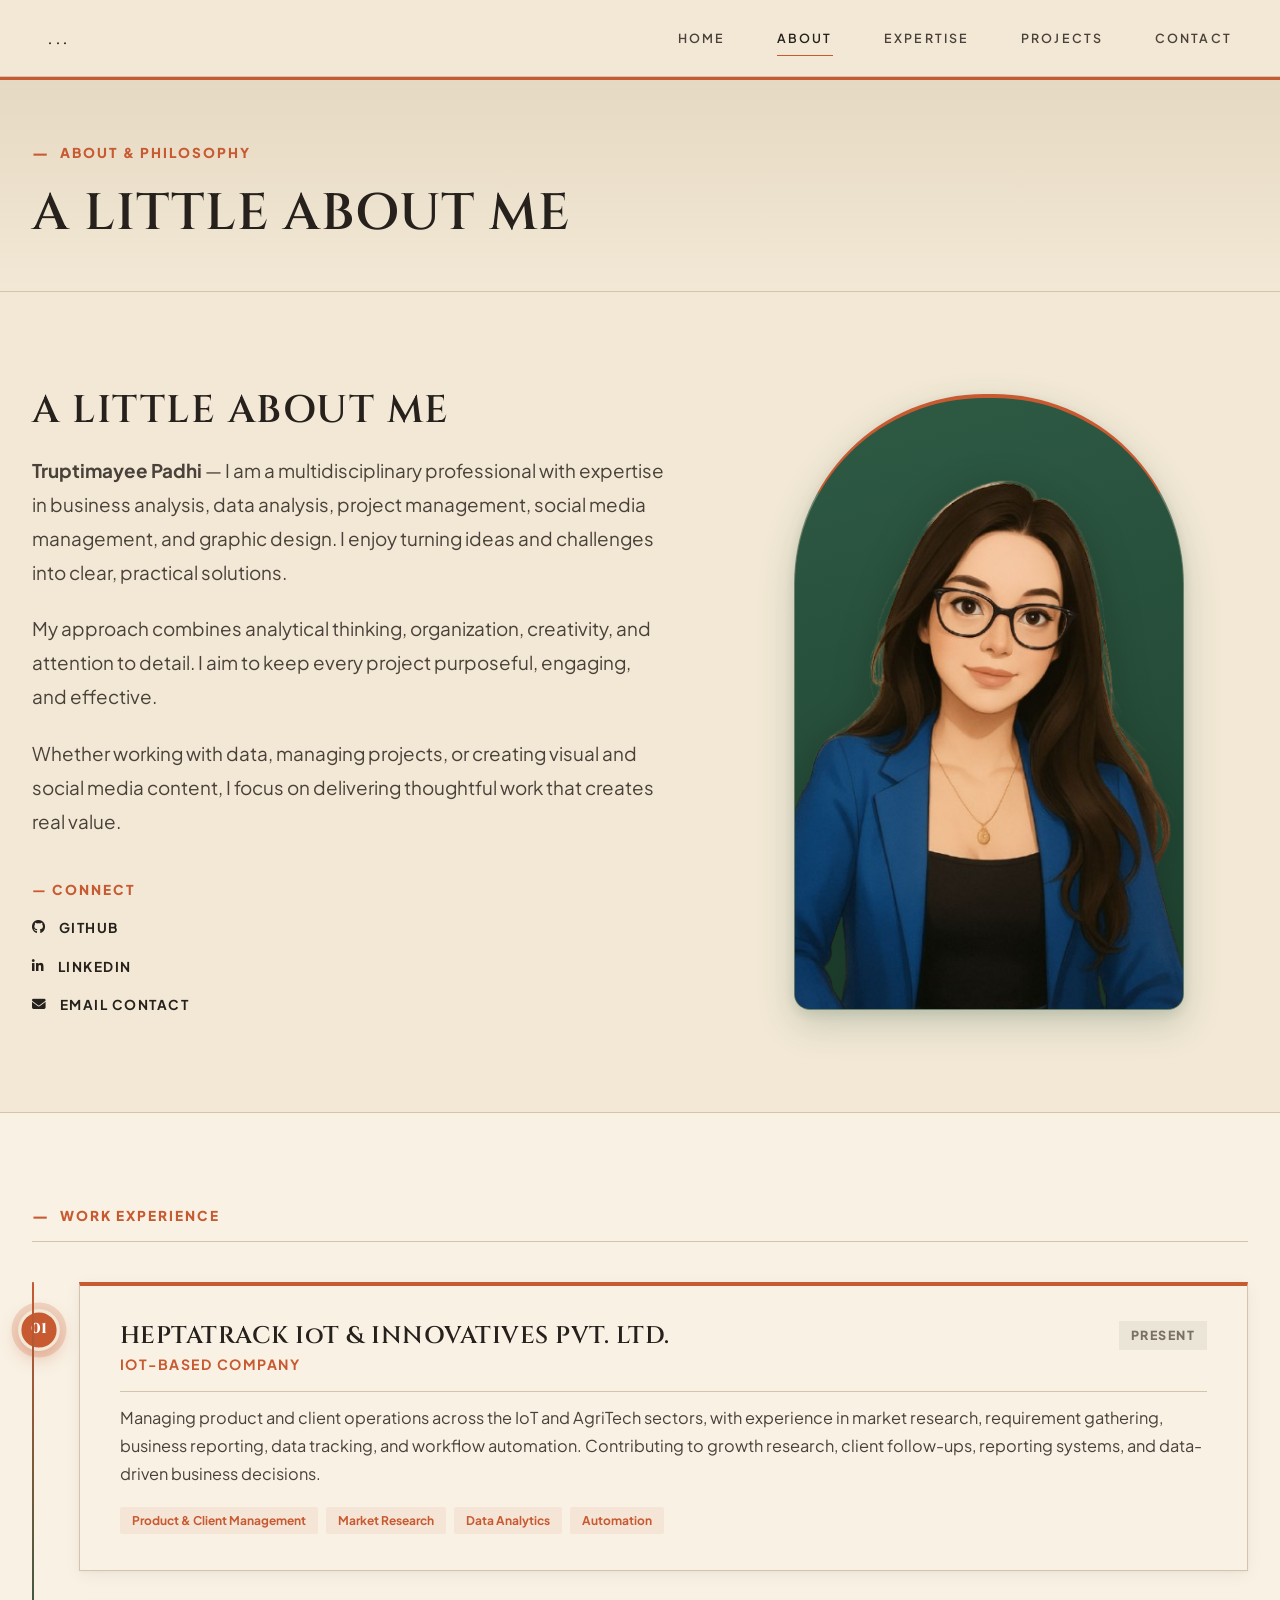
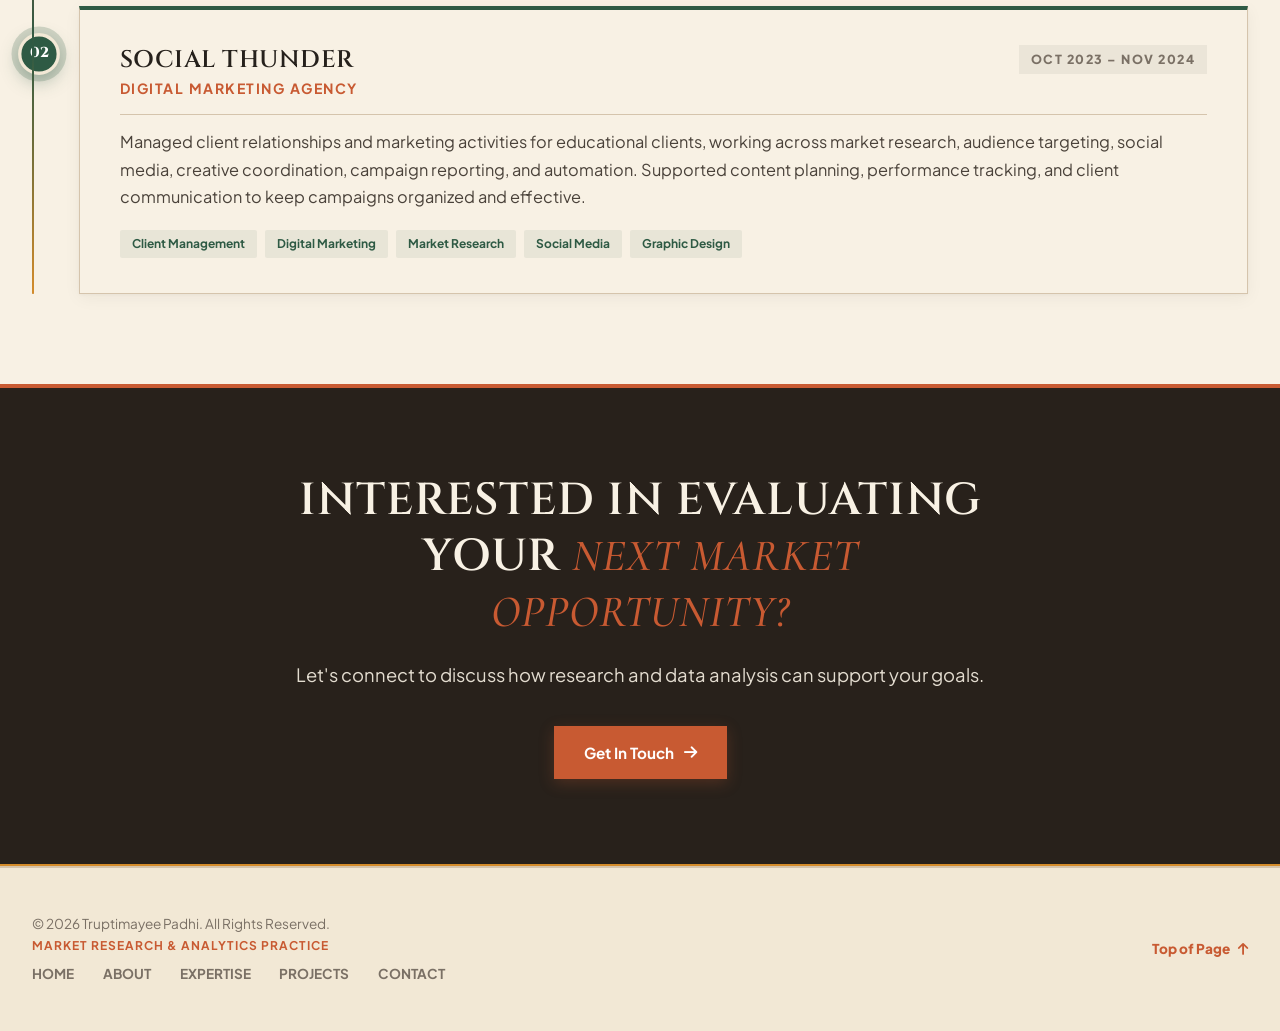
==== commit 9342b4a9: "Updated project" ====
--- a/about.html
+++ b/about.html
@@ -64,7 +64,7 @@
         <section class="about-section">
             <div class="container">
                 <div class="about-editorial-grid">
-                    <div class="about-bio">
+                    <div class="about-bio reveal-on-scroll">
                         <h2 class="editorial-headline">
                             A Little About Me
                         </h2>
@@ -91,13 +91,13 @@
                                 class="connect-link">
                                 <i class="fab fa-linkedin-in"></i> LINKEDIN
                             </a>
-                            <!-- <a href="mailto:truptymaipadhy@gmail.com" class="connect-link">
+                            <a href="mailto:truptymaipadhy@gmail.com?subject=Consulting%20Inquiry%20%E2%80%94%20Truptimayee%20Padhi&body=To:%20truptymaipadhy@gmail.com%0AFrom:%20%5BYour%20Email%20Address%5D%0A%0AHello%20Truptimayee,%0A%0A" class="connect-link email-compose-link">
                                 <i class="fas fa-envelope"></i> EMAIL CONTACT
-                            </a> -->
+                            </a>
                         </div>
                     </div>
 
-                    <div class="about-visual">
+                    <div class="about-visual reveal-on-scroll reveal-stagger-2">
                         <div class="editorial-image-card">
                             <img src="assets/images/about.png" alt="Truptimayee Padhi">
                         </div>
@@ -176,7 +176,7 @@
 
         <!-- CTA Banner -->
         <section class="cta-banner-section">
-            <div class="container cta-banner-container">
+            <div class="container cta-banner-container reveal-on-scroll">
                 <h2 class="cta-banner-title">
                     Interested in evaluating your <em class="serif-accent">next market opportunity?</em>
                 </h2>
--- a/css/styles.css
+++ b/css/styles.css
@@ -280,14 +280,33 @@
     border: none;
     cursor: pointer;
     flex-direction: column;
-    gap: 5px;
-    padding: 6px;
+    justify-content: center;
+    align-items: center;
+    gap: 6px;
+    padding: 8px;
+    width: 40px;
+    height: 40px;
+    position: relative;
+    z-index: 1001;
 }
 
 .mobile-toggle span {
+    display: block;
     width: 24px;
     height: 2px;
     background-color: var(--text-primary);
+    transition: transform 0.3s cubic-bezier(0.16, 1, 0.3, 1), background-color 0.2s ease, opacity 0.2s ease;
+    transform-origin: center;
+}
+
+.mobile-toggle.active span:nth-child(1) {
+    transform: translateY(4px) rotate(45deg);
+    background-color: var(--accent-primary);
+}
+
+.mobile-toggle.active span:nth-child(2) {
+    transform: translateY(-4px) rotate(-45deg);
+    background-color: var(--accent-primary);
 }
 
 /* --- Hero Section --- */
@@ -493,8 +512,8 @@
 }
 
 .metric-label {
-    font-size: 0.8rem;
-    font-weight: 700;
+    font-size: 1rem;
+    font-weight: 600;
     letter-spacing: 1px;
     text-transform: uppercase;
     color: var(--text-body);
@@ -628,6 +647,22 @@
     padding-left: 2.8rem;
     border-left: 2.5px solid var(--border-line);
     margin-top: 1.5rem;
+}
+
+.experience-timeline::after {
+    content: '';
+    position: absolute;
+    top: 0;
+    left: -2.5px;
+    width: 2.5px;
+    height: 0%;
+    background: linear-gradient(180deg, var(--accent-primary) 0%, var(--accent-sage) 60%, var(--accent-ochre) 100%);
+    transition: height 1.4s cubic-bezier(0.16, 1, 0.3, 1);
+    border-radius: 2px;
+}
+
+.experience-timeline.timeline-active::after {
+    height: 100%;
 }
 
 .experience-item {
@@ -664,6 +699,20 @@
     justify-content: center;
     box-shadow: 0 4px 12px rgba(200, 90, 50, 0.3);
     border: 3px solid var(--bg-paper);
+    transition: transform 0.5s cubic-bezier(0.34, 1.56, 0.64, 1), box-shadow 0.5s ease;
+}
+
+.experience-item.animated .experience-node {
+    transform: scale(1.1);
+    box-shadow: 0 0 0 6px rgba(200, 90, 50, 0.2), 0 6px 16px rgba(200, 90, 50, 0.35);
+}
+
+.experience-item:nth-child(2).animated .experience-node {
+    box-shadow: 0 0 0 6px rgba(46, 90, 68, 0.2), 0 6px 16px rgba(46, 90, 68, 0.35);
+}
+
+.experience-item:nth-child(3).animated .experience-node {
+    box-shadow: 0 0 0 6px rgba(212, 140, 43, 0.2), 0 6px 16px rgba(212, 140, 43, 0.35);
 }
 
 .experience-item:nth-child(2) .experience-node {
@@ -800,12 +849,13 @@
     grid-template-columns: 60px 2.2fr 3fr 2fr;
     gap: 2rem;
     align-items: center;
-    padding: 2.2rem 1.2rem;
+    padding: 2.2rem 2.2rem;
     border-bottom: 1px solid var(--border-line);
     background: var(--bg-surface);
-    margin-bottom: 10px;
+    margin-bottom: 12px;
     box-shadow: var(--shadow-card);
     transition: var(--transition);
+    box-sizing: border-box;
 }
 
 .table-row:nth-child(1) {
@@ -937,6 +987,9 @@
     border-top: 5px solid var(--accent-primary);
     padding: 3.5rem;
     box-shadow: 0 16px 40px rgba(40, 33, 27, 0.3);
+    overflow: hidden;
+    width: 100%;
+    box-sizing: border-box;
 }
 
 .case-study-featured h3,
@@ -944,11 +997,25 @@
     color: var(--text-on-dark);
 }
 
+.case-study-img {
+    min-width: 0;
+    width: 100%;
+    overflow: hidden;
+}
+
 .case-study-img img {
     width: 100%;
     height: 340px;
     object-fit: cover;
+    display: block;
     border: 1px solid rgba(255, 255, 255, 0.15);
+}
+
+.case-study-info {
+    min-width: 0;
+    width: 100%;
+    overflow-wrap: break-word;
+    word-break: break-word;
 }
 
 .case-meta {
@@ -960,6 +1027,9 @@
     margin-bottom: 0.8rem;
     background: rgba(212, 140, 43, 0.15);
     padding: 4px 12px;
+    max-width: 100%;
+    box-sizing: border-box;
+    overflow-wrap: break-word;
 }
 
 .case-title {
@@ -969,6 +1039,9 @@
     letter-spacing: 0.5px;
     margin-bottom: 1rem;
     color: var(--text-on-dark);
+    overflow-wrap: break-word;
+    word-break: break-word;
+    hyphens: auto;
 }
 
 .case-summary {
@@ -976,6 +1049,8 @@
     opacity: 0.9;
     margin-bottom: 1.8rem;
     line-height: 1.7;
+    overflow-wrap: break-word;
+    word-break: break-word;
 }
 
 .case-tech-list {
@@ -992,6 +1067,13 @@
     background: rgba(255, 255, 255, 0.1);
     border: 1px solid rgba(255, 255, 255, 0.2);
     color: var(--text-on-dark);
+}
+
+.case-study-actions {
+    display: flex;
+    gap: 1.2rem;
+    align-items: center;
+    flex-wrap: wrap;
 }
 
 .case-study-featured .btn-editorial-link {
@@ -1434,12 +1516,14 @@
     display: flex;
     flex-direction: column;
     gap: 1.5rem;
+    width: 100%;
 }
 
 .field-group {
     display: flex;
     flex-direction: column;
-    gap: 6px;
+    gap: 8px;
+    width: 100%;
 }
 
 .field-group label {
@@ -1451,11 +1535,16 @@
 }
 
 .field-group input,
-.field-group textarea {
-    padding: 14px 16px;
+.field-group textarea,
+.editorial-form input[type="text"],
+.editorial-form input[type="email"],
+.editorial-form textarea {
+    width: 100%;
+    box-sizing: border-box;
+    padding: 14px 18px;
     background: var(--bg-paper);
     border: 1.5px solid var(--border-line);
-    border-radius: 0px;
+    border-radius: 4px;
     font-family: var(--font-sans);
     font-size: 0.95rem;
     color: var(--text-primary);
@@ -1463,13 +1552,33 @@
     transition: var(--transition);
 }
 
+.field-group input::placeholder,
+.field-group textarea::placeholder,
+.editorial-form input::placeholder,
+.editorial-form textarea::placeholder {
+    color: var(--text-muted);
+    opacity: 0.75;
+}
+
 .field-group input:focus,
-.field-group textarea:focus {
+.field-group textarea:focus,
+.editorial-form input[type="text"]:focus,
+.editorial-form input[type="email"]:focus,
+.editorial-form textarea:focus {
     border-color: var(--accent-primary);
     background: var(--bg-surface);
+    box-shadow: 0 0 0 3px rgba(200, 90, 50, 0.12);
+}
+
+.field-group textarea,
+.editorial-form textarea {
+    resize: vertical;
+    min-height: 140px;
+    line-height: 1.6;
 }
 
 .btn-editorial-submit {
+    width: 100%;
     padding: 16px 32px;
     background-color: var(--accent-primary);
     color: #FFFFFF;
@@ -1482,8 +1591,9 @@
     align-items: center;
     justify-content: center;
     gap: 10px;
-    border-radius: 0px;
+    border-radius: 4px;
     box-shadow: 0 4px 14px rgba(200, 90, 50, 0.25);
+    letter-spacing: 0.5px;
 }
 
 .btn-editorial-submit:hover {
@@ -1773,7 +1883,7 @@
 /* Footer / Progress Bar */
 .splash-footer-bar {
     display: flex;
-    justify-content: space-between;
+    justify-content: flex-end;
     align-items: center;
     padding-top: 24px;
     margin-top: 15px;
@@ -2012,4 +2122,57 @@
     font-size: 0.95rem;
     border-radius: 4px;
     cursor: pointer;
+}
+
+/* ==========================================================================
+   Editorial Scroll & Reveal Dynamic Animation Engine
+   ========================================================================== */
+
+/* Universal Scroll Reveal */
+.reveal-on-scroll {
+    opacity: 0;
+    transform: translateY(28px);
+    transition: opacity 0.75s cubic-bezier(0.16, 1, 0.3, 1),
+                transform 0.75s cubic-bezier(0.16, 1, 0.3, 1);
+    will-change: opacity, transform;
+}
+
+.reveal-on-scroll.is-revealed {
+    opacity: 1;
+    transform: translateY(0);
+}
+
+/* Staggered Delays for Sequential Grid & List Entries */
+.reveal-stagger-1 { transition-delay: 0.08s; }
+.reveal-stagger-2 { transition-delay: 0.18s; }
+.reveal-stagger-3 { transition-delay: 0.28s; }
+.reveal-stagger-4 { transition-delay: 0.38s; }
+
+/* Dynamic Metrics Number Counter Polish */
+.metric-num {
+    font-variant-numeric: tabular-nums;
+    display: inline-block;
+    transition: transform 0.3s ease;
+}
+
+.metric-block.counter-active .metric-num {
+    animation: metricPop 0.55s cubic-bezier(0.16, 1, 0.3, 1);
+}
+
+@keyframes metricPop {
+    0% { transform: scale(0.92); }
+    50% { transform: scale(1.05); }
+    100% { transform: scale(1); }
+}
+
+/* Accessibility: Safe fallback for users requesting reduced motion */
+@media (prefers-reduced-motion: reduce) {
+    .reveal-on-scroll,
+    .experience-item,
+    .experience-timeline::after {
+        opacity: 1 !important;
+        transform: none !important;
+        transition: none !important;
+        height: 100% !important;
+    }
 }
--- a/css/responsive.css
+++ b/css/responsive.css
@@ -29,6 +29,15 @@
         gap: 2.5rem;
     }
 
+    .case-study-featured {
+        padding: 2.5rem;
+        gap: 2.2rem;
+    }
+
+    .case-study-img img {
+        height: 280px;
+    }
+
     .editorial-meta-bar {
         gap: 1.5rem;
     }
@@ -44,8 +53,8 @@
 
     .expertise-table .table-row {
         grid-template-columns: 1fr;
-        gap: 1rem;
-        padding: 1.8rem 0;
+        gap: 1.2rem;
+        padding: 2rem 1.8rem;
     }
 
     .col-num {
@@ -148,7 +157,8 @@
     }
 
     .hero-portrait {
-        height: 320px;
+        height: 420px;
+        max-width: 440px;
     }
 
     .metric-num {
@@ -183,6 +193,49 @@
         justify-content: center;
         flex-wrap: wrap;
     }
+
+    .case-study-featured {
+        padding: 2rem 1.5rem;
+        gap: 1.8rem;
+    }
+
+    .case-study-img img {
+        height: 230px;
+    }
+
+    .case-title {
+        font-size: 1.6rem;
+        letter-spacing: 0.3px;
+        line-height: 1.25;
+        margin-bottom: 0.85rem;
+    }
+
+    .case-meta {
+        font-size: 0.7rem;
+        letter-spacing: 1.2px;
+        padding: 4px 10px;
+        line-height: 1.4;
+    }
+
+    .case-summary {
+        font-size: 0.98rem;
+        line-height: 1.6;
+        margin-bottom: 1.4rem;
+    }
+
+    .case-tech-list {
+        margin-bottom: 1.5rem;
+        gap: 6px;
+    }
+
+    .case-study-actions {
+        gap: 1rem;
+    }
+
+    .expertise-table .table-row {
+        padding: 1.8rem 1.4rem;
+        gap: 1rem;
+    }
 }
 
 /* --- Extra Small Screens (max-width: 480px) --- */
@@ -211,7 +264,58 @@
     }
 
     .case-study-featured {
-        padding: 1.5rem;
+        padding: 1.25rem 1rem;
+        gap: 1.35rem;
+    }
+
+    .case-study-img img {
+        height: 185px;
+    }
+
+    .case-meta {
+        font-size: 0.65rem;
+        letter-spacing: 0.8px;
+        padding: 3px 8px;
+        line-height: 1.4;
+        margin-bottom: 0.6rem;
+    }
+
+    .case-title {
+        font-size: 1.32rem;
+        line-height: 1.25;
+        letter-spacing: 0.2px;
+        margin-bottom: 0.75rem;
+    }
+
+    .case-summary {
+        font-size: 0.9rem;
+        line-height: 1.55;
+        margin-bottom: 1.2rem;
+    }
+
+    .case-tech-list {
+        gap: 6px;
+        margin-bottom: 1.3rem;
+    }
+
+    .case-tech-list span {
+        font-size: 0.7rem;
+        padding: 3px 10px;
+    }
+
+    .case-study-actions {
+        display: flex;
+        flex-direction: column;
+        align-items: stretch;
+        gap: 0.75rem;
+        width: 100%;
+    }
+
+    .case-study-actions .btn-editorial-primary,
+    .case-study-actions .btn-editorial-link {
+        width: 100%;
+        text-align: center;
+        justify-content: center;
     }
 
     .card-body {
@@ -225,6 +329,30 @@
     .editorial-image-card {
         border-radius: 140px 140px 12px 12px;
         padding-top: 2rem;
+    }
+
+    .expertise-table .table-row {
+        padding: 1.5rem 1.25rem;
+        gap: 0.85rem;
+    }
+
+    .contact-editorial-grid {
+        padding: 1.8rem 1.2rem;
+        gap: 2rem;
+    }
+
+    .field-group input,
+    .field-group textarea,
+    .editorial-form input[type="text"],
+    .editorial-form input[type="email"],
+    .editorial-form textarea {
+        padding: 12px 14px;
+        font-size: 0.92rem;
+    }
+
+    .btn-editorial-submit {
+        padding: 14px 20px;
+        font-size: 0.92rem;
     }
 }
 
@@ -244,8 +372,17 @@
 }
 
 @media (max-width: 992px) {
+    .splash-cover {
+        overflow-y: auto;
+        -webkit-overflow-scrolling: touch;
+    }
+
     .splash-container {
         padding: 30px 24px;
+        min-height: 100%;
+        height: auto;
+        justify-content: flex-start;
+        gap: 2rem;
     }
 
     .splash-content-grid {
@@ -261,17 +398,34 @@
         height: 85px;
     }
 
+    .splash-visual-col {
+        justify-content: center;
+        width: 100%;
+    }
+
     .splash-image-frame {
-        max-width: 100%;
-        height: 380px;
-        margin-left: 0;
+        max-width: 480px;
+        width: 100%;
+        height: 520px;
+        margin: 0 auto;
+        border-radius: 0;
+        overflow: visible;
+    }
+
+    .splash-portrait {
+        width: 100%;
+        height: 100%;
+        object-fit: contain;
+        object-position: bottom center;
+        transform: scale(1.15);
+        transform-origin: bottom center;
     }
 
     .splash-brand-badge {
-        right: 10px;
-        bottom: -15px;
-        width: 80px;
-        height: 80px;
+        right: 15px;
+        bottom: 25px;
+        width: 85px;
+        height: 85px;
     }
     
     .badge-monogram {
@@ -280,6 +434,11 @@
 }
 
 @media (max-width: 480px) {
+    .splash-container {
+        padding: 22px 18px;
+        gap: 1.5rem;
+    }
+
     .splash-text-anim {
         font-size: 3.8rem;
     }
@@ -289,15 +448,74 @@
     }
 
     .splash-bio-text {
-        font-size: 0.92rem;
+        font-size: 0.95rem;
+        line-height: 1.6;
+    }
+
+    .splash-visual-col {
+        justify-content: center;
+        width: 100%;
+        margin-top: 0.5rem;
     }
 
     .splash-image-frame {
-        height: 300px;
-        border-radius: 120px 120px 0 0;
+        max-width: 360px;
+        width: 100%;
+        height: 440px;
+        margin: 0 auto;
+        border-radius: 0;
+        overflow: visible;
+    }
+
+    .splash-portrait {
+        width: 100%;
+        height: 100%;
+        object-fit: contain;
+        object-position: bottom center;
+        transform: scale(1.22);
+        transform-origin: bottom center;
+    }
+
+    .splash-brand-badge {
+        right: 10px;
+        bottom: 20px;
+        width: 75px;
+        height: 75px;
+    }
+
+    .badge-monogram {
+        font-size: 1.25rem;
     }
 
     .splash-progress-track {
-        width: 100px;
-    }
-}
+        width: 120px;
+    }
+}
+
+/* --- Extra-Small Mobile Devices (max-width: 360px) --- */
+@media (max-width: 360px) {
+    .container {
+        padding: 0 14px;
+    }
+
+    .case-study-featured {
+        padding: 1.1rem 0.85rem;
+        gap: 1.15rem;
+    }
+
+    .case-study-img img {
+        height: 160px;
+    }
+
+    .case-title {
+        font-size: 1.18rem;
+    }
+
+    .case-summary {
+        font-size: 0.85rem;
+    }
+
+    .expertise-table .table-row {
+        padding: 1.25rem 1rem;
+    }
+}
